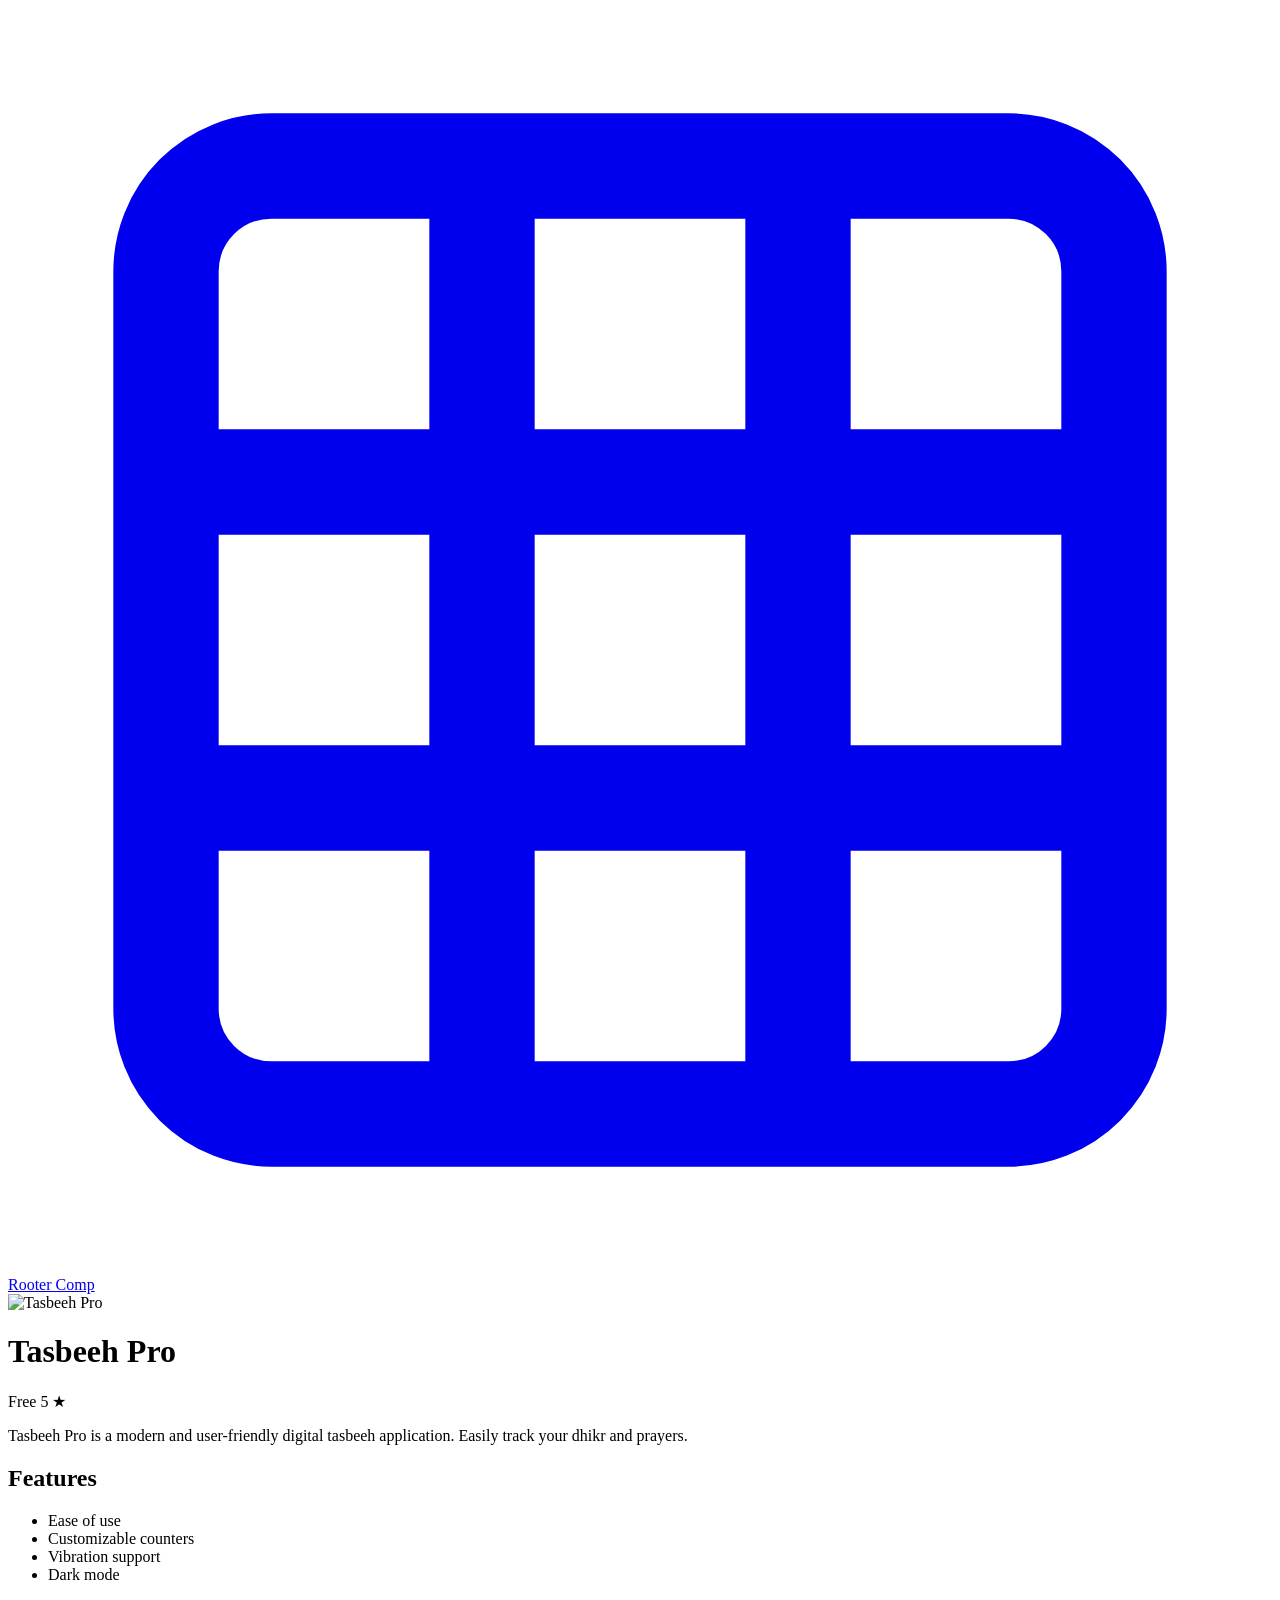
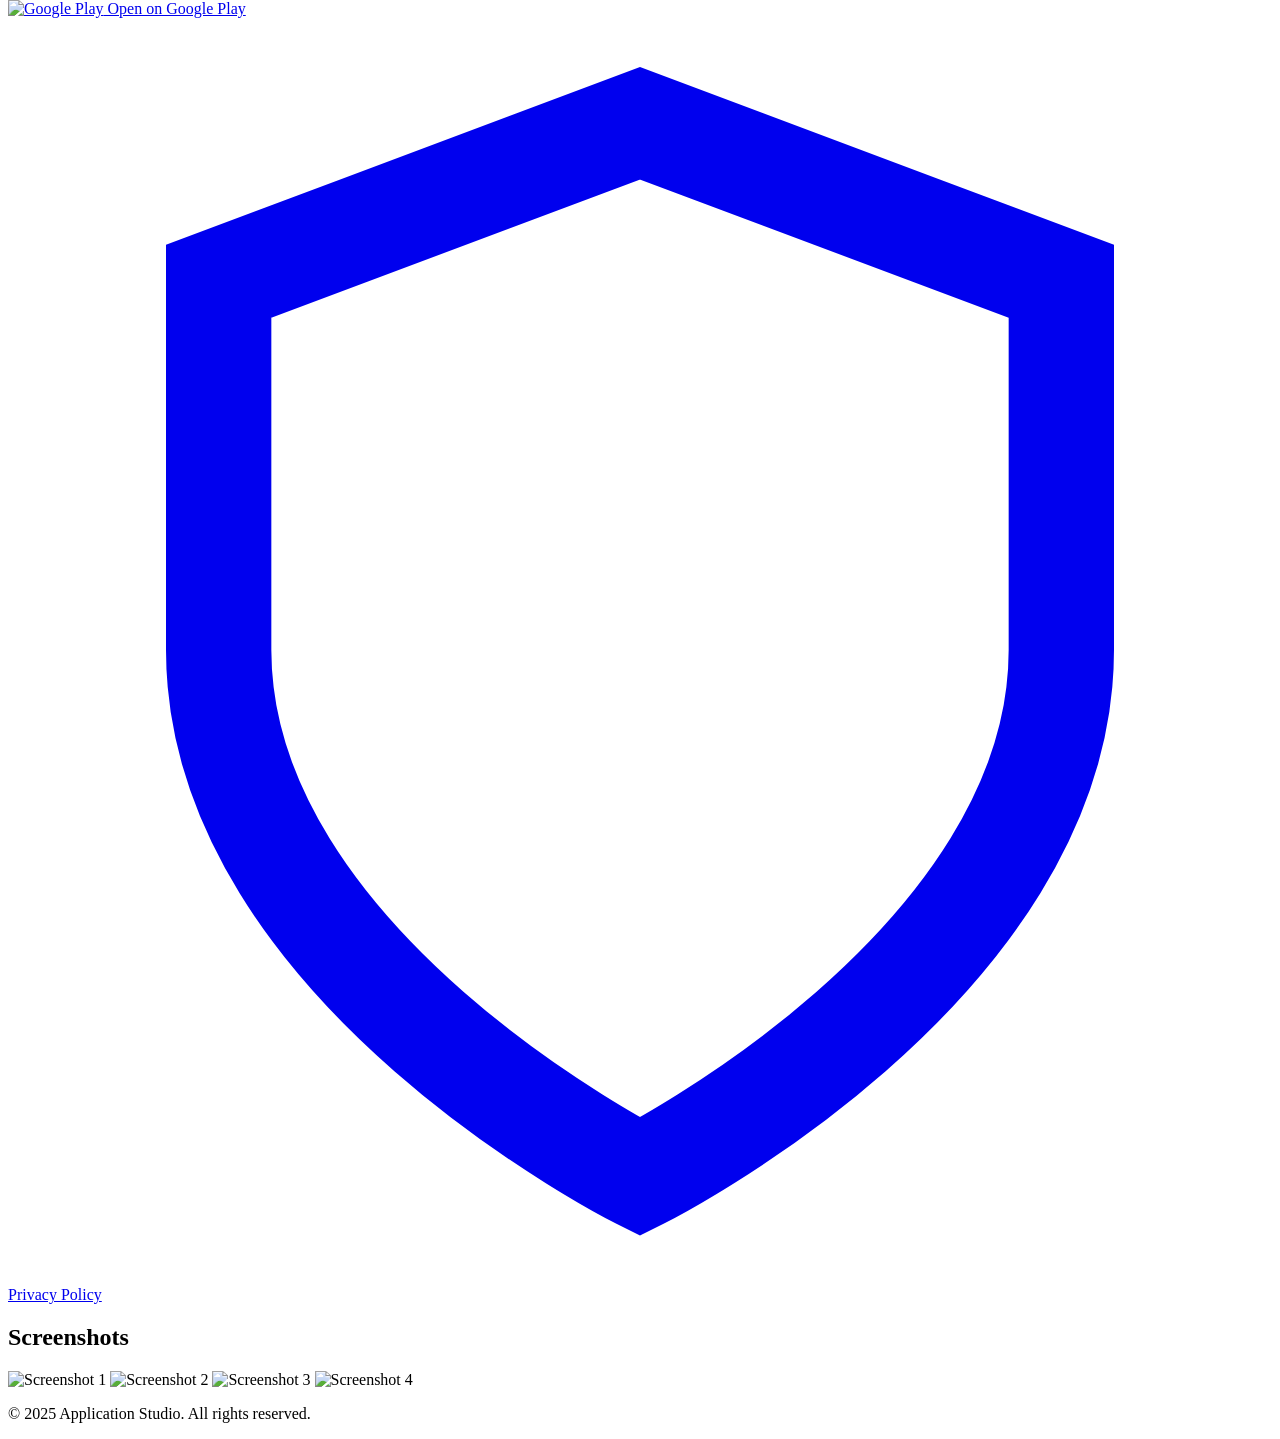
==== app1.html @ e041eb60 "Add files via upload" ====
<!DOCTYPE html>
<html lang="en">
<head>
    <meta charset="UTF-8">
    <meta name="viewport" content="width=device-width, initial-scale=1.0">
    <title>Tasbeeh Pro - Rooter Comp</title>
    <!-- Favicon -->
    <link rel="icon" href="/images/logo.png" type="image/png">
    <!-- Tailwind CSS -->
    <link href="https://cdn.jsdelivr.net/npm/tailwindcss@2.2.19/dist/tailwind.min.css" rel="stylesheet">
</head>
<body class="bg-gray-900 text-gray-100">
    <nav class="bg-gray-800 border-b border-gray-700">
        <div class="max-w-7xl mx-auto px-4">
            <div class="flex justify-between h-16">
                <div class="flex items-center">
                    <a href="index.html" class="flex items-center space-x-2">
                        <svg xmlns="http://www.w3.org/2000/svg" class="h-8 w-8 text-purple-500" viewBox="0 0 24 24" fill="none" stroke="currentColor" stroke-width="2">
                            <rect x="3" y="3" width="18" height="18" rx="2" />
                            <path d="M9 3v18" />
                            <path d="M15 3v18" />
                            <path d="M3 9h18" />
                            <path d="M3 15h18" />
                        </svg>
                        <span class="text-xl font-bold bg-gradient-to-r from-purple-400 to-pink-500 text-transparent bg-clip-text">Rooter Comp</span>
                    </a>
                </div>
            </div>
        </div>
    </nav>

    <main class="py-12">
        <div class="max-w-4xl mx-auto px-4">
            <div class="bg-gray-800 rounded-xl overflow-hidden border border-gray-700 shadow-xl">
                <div class="md:flex">
                    <div class="md:flex-shrink-0">
                        <img src="/images/tasbeeh-icon.png" alt="Tasbeeh Pro" class="h-48 w-full object-cover md:w-48">
                    </div>
                    <div class="p-8">
                        <h1 class="text-3xl font-bold bg-gradient-to-r from-purple-400 to-pink-500 text-transparent bg-clip-text mb-4">Tasbeeh Pro</h1>
                        <div class="mb-4 flex space-x-3">
                            <span class="bg-purple-900 text-purple-300 text-sm font-medium px-2.5 py-0.5 rounded-full border border-purple-700">Free</span>
                            <span class="text-yellow-400">5 ★</span>
                        </div>
                        <p class="text-gray-300 mb-6">
                            Tasbeeh Pro is a modern and user-friendly digital tasbeeh application. Easily track your dhikr and prayers.
                        </p>
                        
                        <h2 class="text-xl font-semibold text-purple-400 mb-4">Features</h2>
                        <ul class="list-disc list-inside text-gray-300 mb-6 space-y-2">
                            <li>Ease of use</li>
                            <li>Customizable counters</li>
                            <li>Vibration support</li>
                            <li>Dark mode</li>
                        </ul>

                        <div class="flex space-x-4">
                            <a href="https://play.google.com/store/apps/details?id=com.rootercomp.dhikrmatic" target="_blank" class="inline-flex items-center px-4 py-2 bg-purple-600 text-white rounded-lg hover:bg-purple-700 transition-colors duration-200">
    <img src="/images/google-play-badge.png" alt="Google Play" class="h-6 mr-2">
    Open on Google Play
</a>
                            <a href="privacy1.html" class="inline-flex items-center px-4 py-2 border border-purple-500 text-purple-400 rounded-lg hover:bg-purple-500 hover:text-white transition-colors duration-200">
                                <svg xmlns="http://www.w3.org/2000/svg" class="h-5 w-5 mr-2" viewBox="0 0 24 24" fill="none" stroke="currentColor" stroke-width="2">
                                    <path d="M12 22s8-4 8-10V5l-8-3-8 3v7c0 6 8 10 8 10z" />
                                </svg>
                                Privacy Policy
                            </a>
                        </div>
                    </div>
                </div>

                <div class="border-t border-gray-700 px-8 py-6">
                    <h2 class="text-xl font-semibold text-purple-400 mb-4">Screenshots</h2>
                    <div class="flex flex-wrap justify-center gap-4">
    <img src="/images/tasbeeh-ss1.png" alt="Screenshot 1" class="rounded-lg shadow-md h-64 w-auto max-w-full hover:scale-105 transition-transform duration-300">
    <img src="/images/tasbeeh-ss2.png" alt="Screenshot 2" class="rounded-lg shadow-md h-64 w-auto max-w-full hover:scale-105 transition-transform duration-300">
    <img src="/images/tasbeeh-ss3.png" alt="Screenshot 3" class="rounded-lg shadow-md h-64 w-auto max-w-full hover:scale-105 transition-transform duration-300">
    <img src="/images/tasbeeh-ss4.png" alt="Screenshot 4" class="rounded-lg shadow-md h-64 w-auto max-w-full hover:scale-105 transition-transform duration-300">
</div>

                </div>
            </div>
        </div>
    </main>

    <footer class="bg-gray-800 border-t border-gray-700 py-8 mt-12">
        <div class="max-w-7xl mx-auto px-4">
            <div class="text-center">
                <p class="text-gray-500">© 2025 Application Studio. All rights reserved.</p>
            </div>
        </div>
    </footer>
</body>
</html>
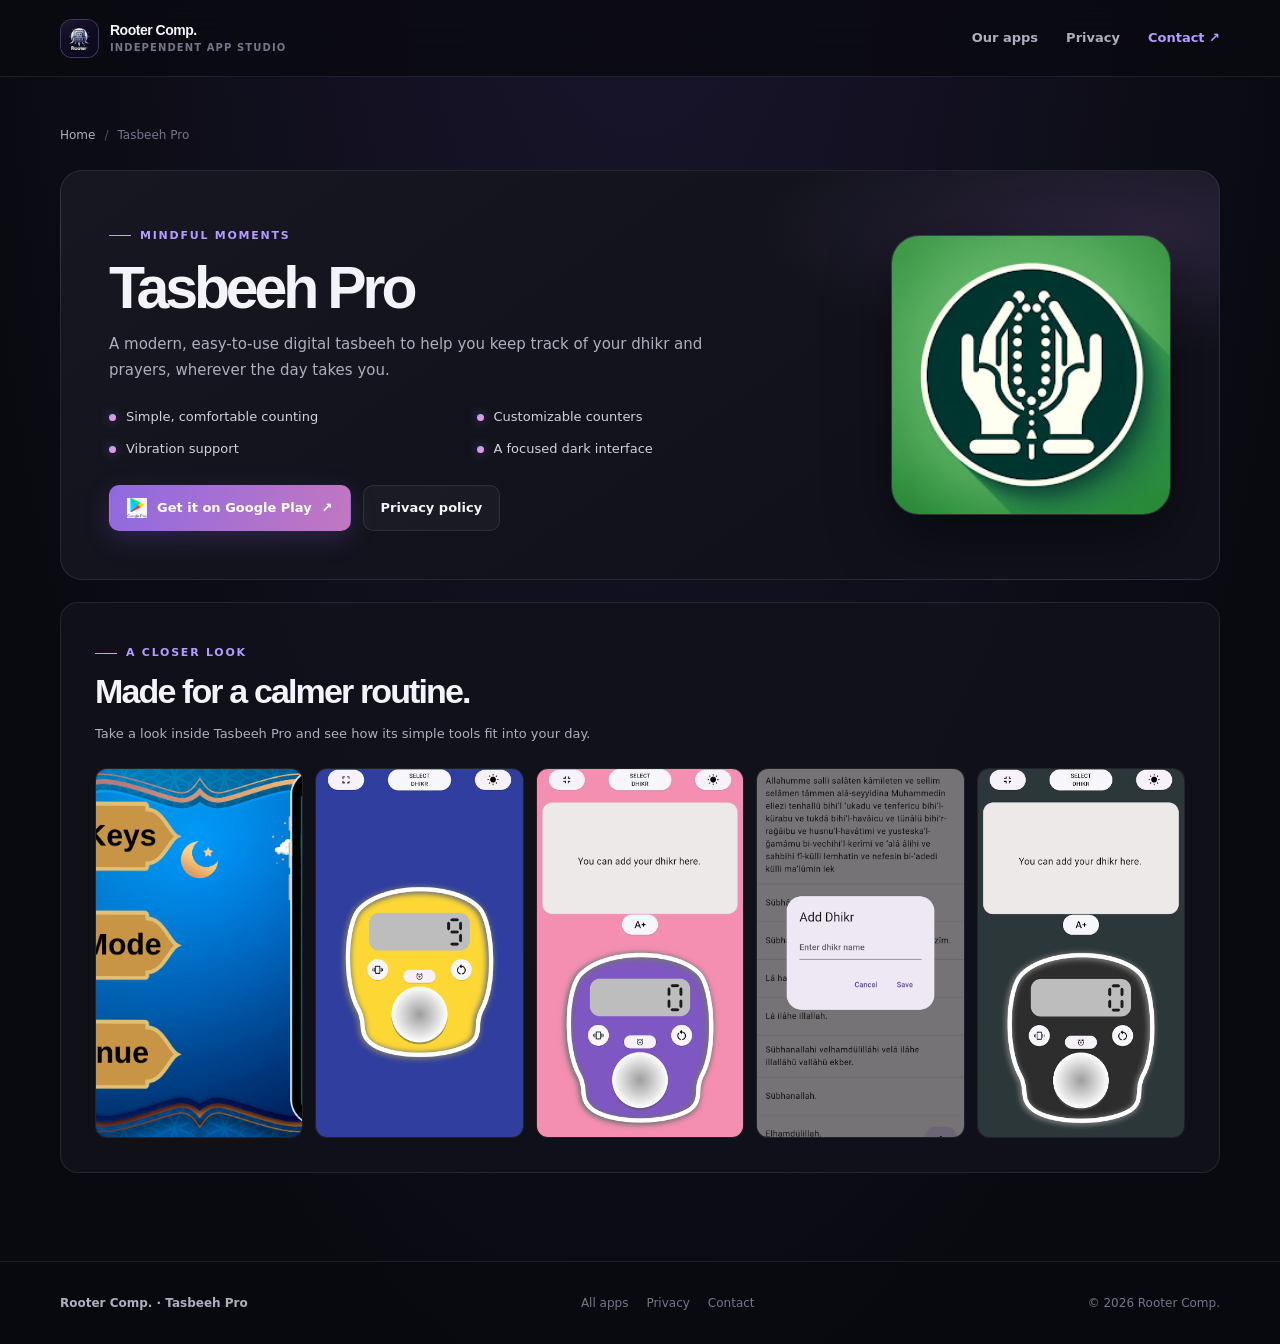
==== commit 34d227f2: "Refresh Rooter Comp website and app policies Co-authored-by: Copilot <223556219+Copilot@users.norepl" ====
--- a/app1.html
+++ b/app1.html
@@ -2,92 +2,78 @@
 <html lang="en">
 <head>
     <meta charset="UTF-8">
-    <meta name="viewport" content="width=device-width, initial-scale=1.0">
-    <title>Tasbeeh Pro - Rooter Comp</title>
-    <!-- Favicon -->
+    <meta name="viewport" content="width=device-width, initial-scale=1">
+    <meta name="theme-color" content="#090a10">
+    <meta name="description" content="Discover Tasbeeh Pro by Rooter Comp., a simple digital tasbeeh for your daily dhikr.">
+    <title>Tasbeeh Pro — Rooter Comp.</title>
     <link rel="icon" href="/images/logo.png" type="image/png">
-    <!-- Tailwind CSS -->
-    <link href="https://cdn.jsdelivr.net/npm/tailwindcss@2.2.19/dist/tailwind.min.css" rel="stylesheet">
+    <link rel="stylesheet" href="/styles.css">
 </head>
-<body class="bg-gray-900 text-gray-100">
-    <nav class="bg-gray-800 border-b border-gray-700">
-        <div class="max-w-7xl mx-auto px-4">
-            <div class="flex justify-between h-16">
-                <div class="flex items-center">
-                    <a href="index.html" class="flex items-center space-x-2">
-                        <svg xmlns="http://www.w3.org/2000/svg" class="h-8 w-8 text-purple-500" viewBox="0 0 24 24" fill="none" stroke="currentColor" stroke-width="2">
-                            <rect x="3" y="3" width="18" height="18" rx="2" />
-                            <path d="M9 3v18" />
-                            <path d="M15 3v18" />
-                            <path d="M3 9h18" />
-                            <path d="M3 15h18" />
-                        </svg>
-                        <span class="text-xl font-bold bg-gradient-to-r from-purple-400 to-pink-500 text-transparent bg-clip-text">Rooter Comp</span>
+<body>
+    <header class="site-header">
+        <div class="nav-wrap">
+            <a class="brand" href="/" aria-label="Rooter Comp. home">
+                <img class="brand-logo" src="/images/logo.png" alt="">
+                <span class="brand-copy"><span class="brand-name">Rooter Comp.</span><span class="brand-caption">Independent app studio</span></span>
+            </a>
+            <nav class="site-nav" aria-label="Main navigation">
+                <a href="/">Our apps</a>
+                <a href="/privacy1.html">Privacy</a>
+                <a class="nav-cta" href="mailto:rootercomp@gmail.com">Contact ↗</a>
+            </nav>
+        </div>
+    </header>
+
+    <main class="container page-main">
+        <nav class="breadcrumbs" aria-label="Breadcrumb">
+            <a href="/">Home</a><span class="separator" aria-hidden="true">/</span><span>Tasbeeh Pro</span>
+        </nav>
+
+        <section class="product-hero">
+            <div class="product-copy">
+                <span class="eyebrow">Mindful moments</span>
+                <h1>Tasbeeh Pro</h1>
+                <p>
+                    A modern, easy-to-use digital tasbeeh to help you keep track of
+                    your dhikr and prayers, wherever the day takes you.
+                </p>
+                <ul class="feature-list">
+                    <li>Simple, comfortable counting</li>
+                    <li>Customizable counters</li>
+                    <li>Vibration support</li>
+                    <li>A focused dark interface</li>
+                </ul>
+                <div class="hero-actions product-actions">
+                    <a class="button button-primary" href="https://play.google.com/store/apps/details?id=com.rootercomp.dhikrmatic" target="_blank" rel="noopener noreferrer">
+                        <img src="/images/google-play-badge.png" alt="" width="20" height="20">
+                        Get it on Google Play
+                        <span aria-hidden="true">↗</span>
                     </a>
+                    <a class="button button-secondary" href="/privacy1.html">Privacy policy</a>
                 </div>
             </div>
-        </div>
-    </nav>
+            <img class="product-icon" src="/images/tasbeeh-icon.png" alt="Tasbeeh Pro app icon">
+        </section>
 
-    <main class="py-12">
-        <div class="max-w-4xl mx-auto px-4">
-            <div class="bg-gray-800 rounded-xl overflow-hidden border border-gray-700 shadow-xl">
-                <div class="md:flex">
-                    <div class="md:flex-shrink-0">
-                        <img src="/images/tasbeeh-icon.png" alt="Tasbeeh Pro" class="h-48 w-full object-cover md:w-48">
-                    </div>
-                    <div class="p-8">
-                        <h1 class="text-3xl font-bold bg-gradient-to-r from-purple-400 to-pink-500 text-transparent bg-clip-text mb-4">Tasbeeh Pro</h1>
-                        <div class="mb-4 flex space-x-3">
-                            <span class="bg-purple-900 text-purple-300 text-sm font-medium px-2.5 py-0.5 rounded-full border border-purple-700">Free</span>
-                            <span class="text-yellow-400">5 ★</span>
-                        </div>
-                        <p class="text-gray-300 mb-6">
-                            Tasbeeh Pro is a modern and user-friendly digital tasbeeh application. Easily track your dhikr and prayers.
-                        </p>
-                        
-                        <h2 class="text-xl font-semibold text-purple-400 mb-4">Features</h2>
-                        <ul class="list-disc list-inside text-gray-300 mb-6 space-y-2">
-                            <li>Ease of use</li>
-                            <li>Customizable counters</li>
-                            <li>Vibration support</li>
-                            <li>Dark mode</li>
-                        </ul>
-
-                        <div class="flex space-x-4">
-                            <a href="https://play.google.com/store/apps/details?id=com.rootercomp.dhikrmatic" target="_blank" class="inline-flex items-center px-4 py-2 bg-purple-600 text-white rounded-lg hover:bg-purple-700 transition-colors duration-200">
-    <img src="/images/google-play-badge.png" alt="Google Play" class="h-6 mr-2">
-    Open on Google Play
-</a>
-                            <a href="privacy1.html" class="inline-flex items-center px-4 py-2 border border-purple-500 text-purple-400 rounded-lg hover:bg-purple-500 hover:text-white transition-colors duration-200">
-                                <svg xmlns="http://www.w3.org/2000/svg" class="h-5 w-5 mr-2" viewBox="0 0 24 24" fill="none" stroke="currentColor" stroke-width="2">
-                                    <path d="M12 22s8-4 8-10V5l-8-3-8 3v7c0 6 8 10 8 10z" />
-                                </svg>
-                                Privacy Policy
-                            </a>
-                        </div>
-                    </div>
-                </div>
-
-                <div class="border-t border-gray-700 px-8 py-6">
-                    <h2 class="text-xl font-semibold text-purple-400 mb-4">Screenshots</h2>
-                    <div class="flex flex-wrap justify-center gap-4">
-    <img src="/images/tasbeeh-ss1.png" alt="Screenshot 1" class="rounded-lg shadow-md h-64 w-auto max-w-full hover:scale-105 transition-transform duration-300">
-    <img src="/images/tasbeeh-ss2.png" alt="Screenshot 2" class="rounded-lg shadow-md h-64 w-auto max-w-full hover:scale-105 transition-transform duration-300">
-    <img src="/images/tasbeeh-ss3.png" alt="Screenshot 3" class="rounded-lg shadow-md h-64 w-auto max-w-full hover:scale-105 transition-transform duration-300">
-    <img src="/images/tasbeeh-ss4.png" alt="Screenshot 4" class="rounded-lg shadow-md h-64 w-auto max-w-full hover:scale-105 transition-transform duration-300">
-</div>
-
-                </div>
+        <section class="content-panel" aria-labelledby="screenshots-title">
+            <span class="eyebrow">A closer look</span>
+            <h2 id="screenshots-title">Made for a calmer routine.</h2>
+            <p>Take a look inside Tasbeeh Pro and see how its simple tools fit into your day.</p>
+            <div class="screenshots">
+                <img class="screenshot" src="/images/tasbeeh-ss1.png" alt="Tasbeeh Pro screenshot 1" loading="lazy">
+                <img class="screenshot" src="/images/tasbeeh-ss2.png" alt="Tasbeeh Pro screenshot 2" loading="lazy">
+                <img class="screenshot" src="/images/tasbeeh-ss3.png" alt="Tasbeeh Pro screenshot 3" loading="lazy">
+                <img class="screenshot" src="/images/tasbeeh-ss4.png" alt="Tasbeeh Pro screenshot 4" loading="lazy">
+                <img class="screenshot" src="/images/tasbeeh-ss5.png" alt="Tasbeeh Pro screenshot 5" loading="lazy">
             </div>
-        </div>
+        </section>
     </main>
 
-    <footer class="bg-gray-800 border-t border-gray-700 py-8 mt-12">
-        <div class="max-w-7xl mx-auto px-4">
-            <div class="text-center">
-                <p class="text-gray-500">© 2025 Application Studio. All rights reserved.</p>
-            </div>
+    <footer class="site-footer">
+        <div class="footer-wrap">
+            <span class="footer-brand">Rooter Comp. <span aria-hidden="true">·</span> Tasbeeh Pro</span>
+            <div class="footer-links"><a href="/">All apps</a><a href="/privacy1.html">Privacy</a><a href="mailto:rootercomp@gmail.com">Contact</a></div>
+            <span>© 2026 Rooter Comp.</span>
         </div>
     </footer>
 </body>
--- a/styles.css
+++ b/styles.css
@@ -0,0 +1,516 @@
+:root {
+    color-scheme: dark;
+    --page: #090a10;
+    --surface: #11121b;
+    --surface-soft: #151621;
+    --surface-lift: #1a1b28;
+    --line: rgba(255, 255, 255, .09);
+    --text: #f5f3fa;
+    --muted: #b0adbd;
+    --quiet: #777487;
+    --purple: #b69cff;
+    --pink: #f09bdb;
+    --glow: rgba(163, 124, 255, .16);
+    --width: 1160px;
+    font-family: "DM Sans", ui-sans-serif, system-ui, -apple-system, BlinkMacSystemFont, "Segoe UI", sans-serif;
+    font-synthesis: none;
+    text-rendering: optimizeLegibility;
+    -webkit-font-smoothing: antialiased;
+    -moz-osx-font-smoothing: grayscale;
+}
+
+* { box-sizing: border-box; }
+html { scroll-behavior: smooth; scroll-padding-top: 88px; }
+body {
+    min-width: 320px;
+    margin: 0;
+    background:
+        radial-gradient(ellipse at 50% -18%, rgba(126, 91, 224, .15), transparent 43rem),
+        var(--page);
+    color: var(--text);
+    font-size: 15px;
+    line-height: 1.7;
+}
+img { display: block; max-width: 100%; }
+a { color: inherit; text-decoration: none; }
+a:hover { color: var(--purple); }
+a:focus-visible {
+    outline: 2px solid var(--purple);
+    outline-offset: 4px;
+    border-radius: 5px;
+}
+button, a { -webkit-tap-highlight-color: transparent; }
+
+.site-header {
+    position: sticky;
+    z-index: 10;
+    top: 0;
+    border-bottom: 1px solid var(--line);
+    background: rgba(9, 10, 16, .78);
+    backdrop-filter: blur(18px);
+}
+.nav-wrap, .container, .footer-wrap {
+    width: min(var(--width), calc(100% - 56px));
+    margin-inline: auto;
+}
+.nav-wrap {
+    min-height: 76px;
+    display: flex;
+    align-items: center;
+    justify-content: space-between;
+    gap: 24px;
+}
+.brand {
+    display: inline-flex;
+    flex: 0 0 auto;
+    align-items: center;
+    gap: 11px;
+}
+.brand-logo {
+    width: 39px;
+    height: 39px;
+    overflow: hidden;
+    border: 1px solid rgba(182, 156, 255, .28);
+    border-radius: 12px;
+    background: #171322;
+    object-fit: cover;
+}
+.brand-copy { display: grid; line-height: 1.15; }
+.brand-name {
+    font-family: Manrope, "DM Sans", sans-serif;
+    font-size: 14px;
+    font-weight: 800;
+    letter-spacing: -.035em;
+}
+.brand-caption {
+    margin-top: 4px;
+    color: var(--quiet);
+    font-size: 10px;
+    font-weight: 600;
+    letter-spacing: .11em;
+    text-transform: uppercase;
+}
+.site-nav { display: flex; align-items: center; gap: 28px; }
+.site-nav a {
+    color: var(--muted);
+    font-size: 13px;
+    font-weight: 600;
+    transition: color .18s ease;
+}
+.site-nav a:hover, .site-nav a[aria-current="page"] { color: var(--text); }
+.site-nav .nav-cta { color: var(--purple); }
+
+.hero {
+    position: relative;
+    padding: 96px 0 80px;
+}
+.hero::before {
+    position: absolute;
+    z-index: -1;
+    top: 48px;
+    right: 5%;
+    width: 290px;
+    height: 290px;
+    border-radius: 50%;
+    background: var(--glow);
+    content: "";
+    filter: blur(95px);
+    pointer-events: none;
+}
+.eyebrow {
+    display: inline-flex;
+    align-items: center;
+    gap: 9px;
+    color: var(--purple);
+    font-size: 11px;
+    font-weight: 700;
+    letter-spacing: .16em;
+    text-transform: uppercase;
+}
+.eyebrow::before {
+    width: 22px;
+    height: 1px;
+    background: linear-gradient(90deg, var(--purple), var(--pink));
+    content: "";
+}
+.hero h1, .page-intro h1 {
+    max-width: 820px;
+    margin: 20px 0 18px;
+    font-family: Manrope, "DM Sans", sans-serif;
+    font-size: clamp(48px, 8vw, 88px);
+    font-weight: 700;
+    letter-spacing: -.075em;
+    line-height: .99;
+}
+.gradient-text {
+    background: linear-gradient(100deg, #cfbaff 8%, #f3a8dc 83%);
+    -webkit-background-clip: text;
+    background-clip: text;
+    color: transparent;
+}
+.hero-lead {
+    max-width: 620px;
+    margin: 0;
+    color: var(--muted);
+    font-size: 17px;
+    line-height: 1.8;
+}
+.hero-actions { display: flex; flex-wrap: wrap; gap: 12px; margin-top: 28px; }
+.button {
+    min-height: 46px;
+    display: inline-flex;
+    align-items: center;
+    justify-content: center;
+    gap: 10px;
+    padding: 0 17px;
+    border: 1px solid var(--line);
+    border-radius: 10px;
+    background: rgba(255, 255, 255, .035);
+    color: var(--text);
+    font-size: 13px;
+    font-weight: 700;
+    transition: transform .18s ease, border-color .18s ease, background .18s ease;
+}
+.button:hover { transform: translateY(-2px); }
+.button-primary {
+    border-color: transparent;
+    background: linear-gradient(110deg, #8e6ae0, #c277c1);
+    box-shadow: 0 8px 26px rgba(140, 101, 224, .22);
+    color: #fff;
+}
+.button-primary:hover { color: #fff; filter: brightness(1.08); }
+.button svg { width: 16px; height: 16px; }
+.hero-note { margin-top: 26px; color: var(--quiet); font-size: 12px; }
+
+.section { padding: 36px 0 92px; }
+.section-heading {
+    display: flex;
+    align-items: end;
+    justify-content: space-between;
+    gap: 24px;
+    margin-bottom: 27px;
+}
+.section-heading h2, .content-panel h2 {
+    margin: 8px 0 0;
+    font-family: Manrope, "DM Sans", sans-serif;
+    font-size: clamp(24px, 3vw, 34px);
+    font-weight: 700;
+    letter-spacing: -.055em;
+    line-height: 1.2;
+}
+.section-heading p { max-width: 360px; margin: 0; color: var(--quiet); font-size: 13px; }
+.app-grid { display: grid; grid-template-columns: repeat(2, minmax(0, 1fr)); gap: 18px; }
+.app-card {
+    position: relative;
+    overflow: hidden;
+    border: 1px solid var(--line);
+    border-radius: 18px;
+    background: linear-gradient(145deg, rgba(24, 24, 37, .98), rgba(15, 16, 24, .98));
+    transition: border-color .22s ease, transform .22s ease, box-shadow .22s ease;
+}
+.app-card:hover {
+    transform: translateY(-4px);
+    border-color: rgba(182, 156, 255, .3);
+    box-shadow: 0 24px 60px rgba(0, 0, 0, .28), 0 0 35px rgba(163, 124, 255, .07);
+}
+.card-image {
+    position: relative;
+    height: 270px;
+    overflow: hidden;
+    background: #15131d;
+}
+.card-image::after {
+    position: absolute;
+    inset: 35% 0 0;
+    background: linear-gradient(0deg, rgba(17, 18, 27, .95), transparent);
+    content: "";
+}
+.card-image img {
+    width: 100%;
+    height: 100%;
+    object-fit: cover;
+    transition: transform .5s cubic-bezier(.2,.7,.2,1);
+}
+.app-card:hover .card-image img { transform: scale(1.04); }
+.card-icon {
+    position: absolute;
+    z-index: 1;
+    bottom: -23px;
+    left: 24px;
+    width: 62px;
+    height: 62px;
+    border: 3px solid #15151f;
+    border-radius: 18px;
+    background: #1b1725;
+    object-fit: cover;
+    box-shadow: 0 8px 26px rgba(0, 0, 0, .35);
+}
+.card-body { padding: 34px 24px 24px; }
+.card-kicker {
+    color: var(--pink);
+    font-size: 10px;
+    font-weight: 700;
+    letter-spacing: .14em;
+    text-transform: uppercase;
+}
+.card-body h3 {
+    margin: 7px 0 8px;
+    font-family: Manrope, "DM Sans", sans-serif;
+    font-size: 23px;
+    letter-spacing: -.045em;
+}
+.card-body p { min-height: 50px; margin: 0; color: var(--muted); font-size: 13px; }
+.card-bottom {
+    display: flex;
+    align-items: center;
+    justify-content: space-between;
+    gap: 16px;
+    margin-top: 20px;
+    padding-top: 17px;
+    border-top: 1px solid var(--line);
+    color: var(--purple);
+    font-size: 12px;
+    font-weight: 700;
+}
+.card-bottom span:last-child { color: var(--quiet); font-weight: 500; }
+
+.page-main { padding: 48px 0 88px; }
+.breadcrumbs {
+    display: flex;
+    flex-wrap: wrap;
+    align-items: center;
+    gap: 9px;
+    margin: 0 0 25px;
+    color: var(--quiet);
+    font-size: 12px;
+}
+.breadcrumbs a { color: var(--muted); }
+.breadcrumbs .separator { color: #514c5d; }
+.product-hero {
+    display: grid;
+    grid-template-columns: 1fr minmax(230px, 310px);
+    align-items: center;
+    gap: 35px;
+    overflow: hidden;
+    padding: clamp(24px, 5vw, 48px);
+    border: 1px solid var(--line);
+    border-radius: 22px;
+    background:
+        radial-gradient(ellipse at 93% 15%, rgba(189, 135, 236, .16), transparent 24rem),
+        linear-gradient(145deg, #171722, #10111a 70%);
+}
+.product-copy h1 {
+    margin: 13px 0 13px;
+    font-family: Manrope, "DM Sans", sans-serif;
+    font-size: clamp(38px, 6vw, 59px);
+    letter-spacing: -.07em;
+    line-height: 1.03;
+}
+.product-copy > p { max-width: 620px; margin: 0; color: var(--muted); font-size: 15px; }
+.product-icon {
+    width: 100%;
+    max-width: 280px;
+    aspect-ratio: 1;
+    justify-self: end;
+    border: 1px solid rgba(255, 255, 255, .14);
+    border-radius: 28px;
+    object-fit: cover;
+    box-shadow: 0 24px 65px rgba(0, 0, 0, .38);
+}
+.feature-list {
+    display: grid;
+    grid-template-columns: repeat(2, minmax(0, 1fr));
+    gap: 10px 18px;
+    margin: 23px 0 0;
+    padding: 0;
+    list-style: none;
+}
+.feature-list li { display: flex; align-items: flex-start; gap: 10px; color: #d4d0df; font-size: 13px; }
+.feature-list li::before {
+    width: 7px;
+    height: 7px;
+    flex: 0 0 7px;
+    margin-top: 8px;
+    border-radius: 50%;
+    background: linear-gradient(135deg, var(--purple), var(--pink));
+    content: "";
+    box-shadow: 0 0 12px rgba(182, 156, 255, .42);
+}
+.product-actions { margin-top: 25px; }
+.product-actions .button-secondary:hover { border-color: rgba(182, 156, 255, .35); }
+.content-panel {
+    margin-top: 22px;
+    padding: clamp(22px, 4vw, 34px);
+    border: 1px solid var(--line);
+    border-radius: 18px;
+    background: rgba(17, 18, 27, .78);
+}
+.content-panel > p { max-width: 760px; margin: 11px 0 0; color: var(--muted); font-size: 13px; }
+.screenshots {
+    display: grid;
+    grid-template-columns: repeat(5, minmax(0, 1fr));
+    gap: 12px;
+    margin-top: 23px;
+}
+.screenshot {
+    width: 100%;
+    aspect-ratio: 9 / 16;
+    overflow: hidden;
+    border: 1px solid rgba(255, 255, 255, .1);
+    border-radius: 12px;
+    background: #08090d;
+    object-fit: cover;
+    transition: transform .2s ease, border-color .2s ease;
+}
+.screenshot:hover { transform: translateY(-4px); border-color: rgba(182, 156, 255, .4); }
+
+.page-intro { max-width: 760px; margin-bottom: 34px; }
+.page-intro h1 { margin-bottom: 14px; font-size: clamp(40px, 6vw, 61px); }
+.page-intro p { margin: 0; color: var(--muted); }
+.policy-meta {
+    display: grid;
+    grid-template-columns: repeat(3, minmax(0, 1fr));
+    gap: 1px;
+    overflow: hidden;
+    margin-bottom: 20px;
+    border: 1px solid var(--line);
+    border-radius: 14px;
+    background: var(--line);
+}
+.policy-meta > div { padding: 17px 20px; background: var(--surface); }
+.policy-meta dt {
+    margin-bottom: 4px;
+    color: var(--quiet);
+    font-size: 10px;
+    font-weight: 700;
+    letter-spacing: .12em;
+    text-transform: uppercase;
+}
+.policy-meta dd { overflow-wrap: anywhere; margin: 0; font-size: 13px; font-weight: 600; }
+.policy-layout { display: grid; grid-template-columns: 205px minmax(0, 1fr); align-items: start; gap: 18px; }
+.toc {
+    position: sticky;
+    top: 96px;
+    padding: 19px 14px;
+    border: 1px solid var(--line);
+    border-radius: 14px;
+    background: rgba(17, 18, 27, .75);
+}
+.toc h2 {
+    margin: 0 8px 10px;
+    color: var(--quiet);
+    font-size: 10px;
+    letter-spacing: .13em;
+    text-transform: uppercase;
+}
+.toc ol { display: grid; gap: 3px; margin: 0; padding: 0; list-style: none; }
+.toc a {
+    display: block;
+    padding: 7px 8px;
+    border-radius: 7px;
+    color: var(--muted);
+    font-size: 11px;
+    line-height: 1.45;
+}
+.toc a:hover { background: rgba(182, 156, 255, .1); color: var(--purple); }
+.policy-content {
+    overflow: hidden;
+    border: 1px solid var(--line);
+    border-radius: 16px;
+    background: linear-gradient(155deg, rgba(22, 22, 33, .94), rgba(15, 16, 24, .96));
+}
+.policy-section { padding: 25px 30px 27px; scroll-margin-top: 96px; }
+.policy-section + .policy-section { border-top: 1px solid var(--line); }
+.policy-section h2 {
+    display: flex;
+    align-items: baseline;
+    gap: 11px;
+    margin: 0 0 11px;
+    font-family: Manrope, "DM Sans", sans-serif;
+    font-size: 17px;
+    letter-spacing: -.03em;
+}
+.policy-section h2 span {
+    color: var(--purple);
+    font: 600 10px/1 ui-monospace, SFMono-Regular, Menlo, Consolas, monospace;
+}
+.policy-section h3 { margin: 19px 0 8px; color: #ded9e9; font-size: 14px; }
+.policy-section p, .policy-section li { color: var(--muted); font-size: 13px; }
+.policy-section p { margin: 0 0 12px; }
+.policy-section p:last-child { margin-bottom: 0; }
+.policy-section ul { display: grid; gap: 8px; margin: 10px 0 0; padding-left: 19px; }
+.policy-section li::marker { color: var(--purple); }
+.policy-section a { color: var(--purple); text-decoration: underline; text-underline-offset: 3px; }
+.policy-contact {
+    margin: 20px 24px 24px;
+    padding: 18px 20px;
+    border: 1px solid rgba(182, 156, 255, .23);
+    border-radius: 12px;
+    background: linear-gradient(110deg, rgba(182, 156, 255, .1), rgba(240, 155, 219, .035));
+}
+.policy-contact strong { display: block; margin-bottom: 4px; }
+.policy-contact p { margin: 0; color: var(--muted); font-size: 13px; }
+
+.site-footer { border-top: 1px solid var(--line); background: rgba(8, 9, 14, .58); }
+.footer-wrap {
+    min-height: 82px;
+    display: flex;
+    align-items: center;
+    justify-content: space-between;
+    gap: 20px;
+    color: var(--quiet);
+    font-size: 12px;
+}
+.footer-brand { color: var(--muted); font-weight: 700; }
+.footer-links { display: flex; flex-wrap: wrap; gap: 18px; }
+.footer-links a:hover { color: var(--purple); }
+
+@media (max-width: 760px) {
+    .nav-wrap, .container, .footer-wrap { width: min(100% - 36px, 620px); }
+    .nav-wrap { min-height: 68px; gap: 12px; }
+    .site-nav { gap: 15px; }
+    .site-nav a { font-size: 12px; }
+    .hero { padding: 72px 0 56px; }
+    .section { padding: 22px 0 66px; }
+    .card-image { height: 220px; }
+    .product-hero { grid-template-columns: minmax(0, 1fr) 180px; gap: 20px; }
+    .product-icon { border-radius: 22px; }
+    .screenshots { grid-template-columns: repeat(3, minmax(0, 1fr)); }
+    .policy-layout { grid-template-columns: 1fr; }
+    .toc { position: static; }
+    .toc ol { grid-template-columns: repeat(2, minmax(0, 1fr)); }
+}
+@media (max-width: 520px) {
+    .nav-wrap, .container, .footer-wrap { width: calc(100% - 32px); }
+    .brand-logo { width: 35px; height: 35px; border-radius: 11px; }
+    .brand-caption { font-size: 9px; }
+    .site-nav { gap: 11px; }
+    .site-nav a { font-size: 11px; }
+    .site-nav .nav-cta { display: none; }
+    .hero { padding: 56px 0 42px; }
+    .hero h1 { font-size: clamp(46px, 14vw, 64px); }
+    .hero-lead { font-size: 15px; }
+    .section-heading { display: block; }
+    .section-heading p { margin-top: 10px; }
+    .app-grid { grid-template-columns: 1fr; gap: 14px; }
+    .card-image { height: 205px; }
+    .card-body p { min-height: 0; }
+    .page-main { padding: 34px 0 60px; }
+    .product-hero { grid-template-columns: 1fr; }
+    .product-icon { grid-row: 1; width: 102px; justify-self: start; border-radius: 20px; }
+    .product-copy h1 { font-size: 43px; }
+    .feature-list { grid-template-columns: 1fr; gap: 8px; }
+    .screenshots { grid-template-columns: repeat(2, minmax(0, 1fr)); gap: 9px; }
+    .policy-meta { grid-template-columns: 1fr; }
+    .policy-meta > div { padding: 13px 16px; }
+    .policy-section { padding: 21px 19px 23px; }
+    .policy-contact { margin: 17px; padding: 16px; }
+    .footer-wrap { min-height: 0; align-items: flex-start; flex-direction: column; justify-content: center; padding-block: 19px; }
+}
+@media (prefers-reduced-motion: reduce) {
+    *, *::before, *::after {
+        scroll-behavior: auto !important;
+        transition-duration: .01ms !important;
+        animation-duration: .01ms !important;
+    }
+}
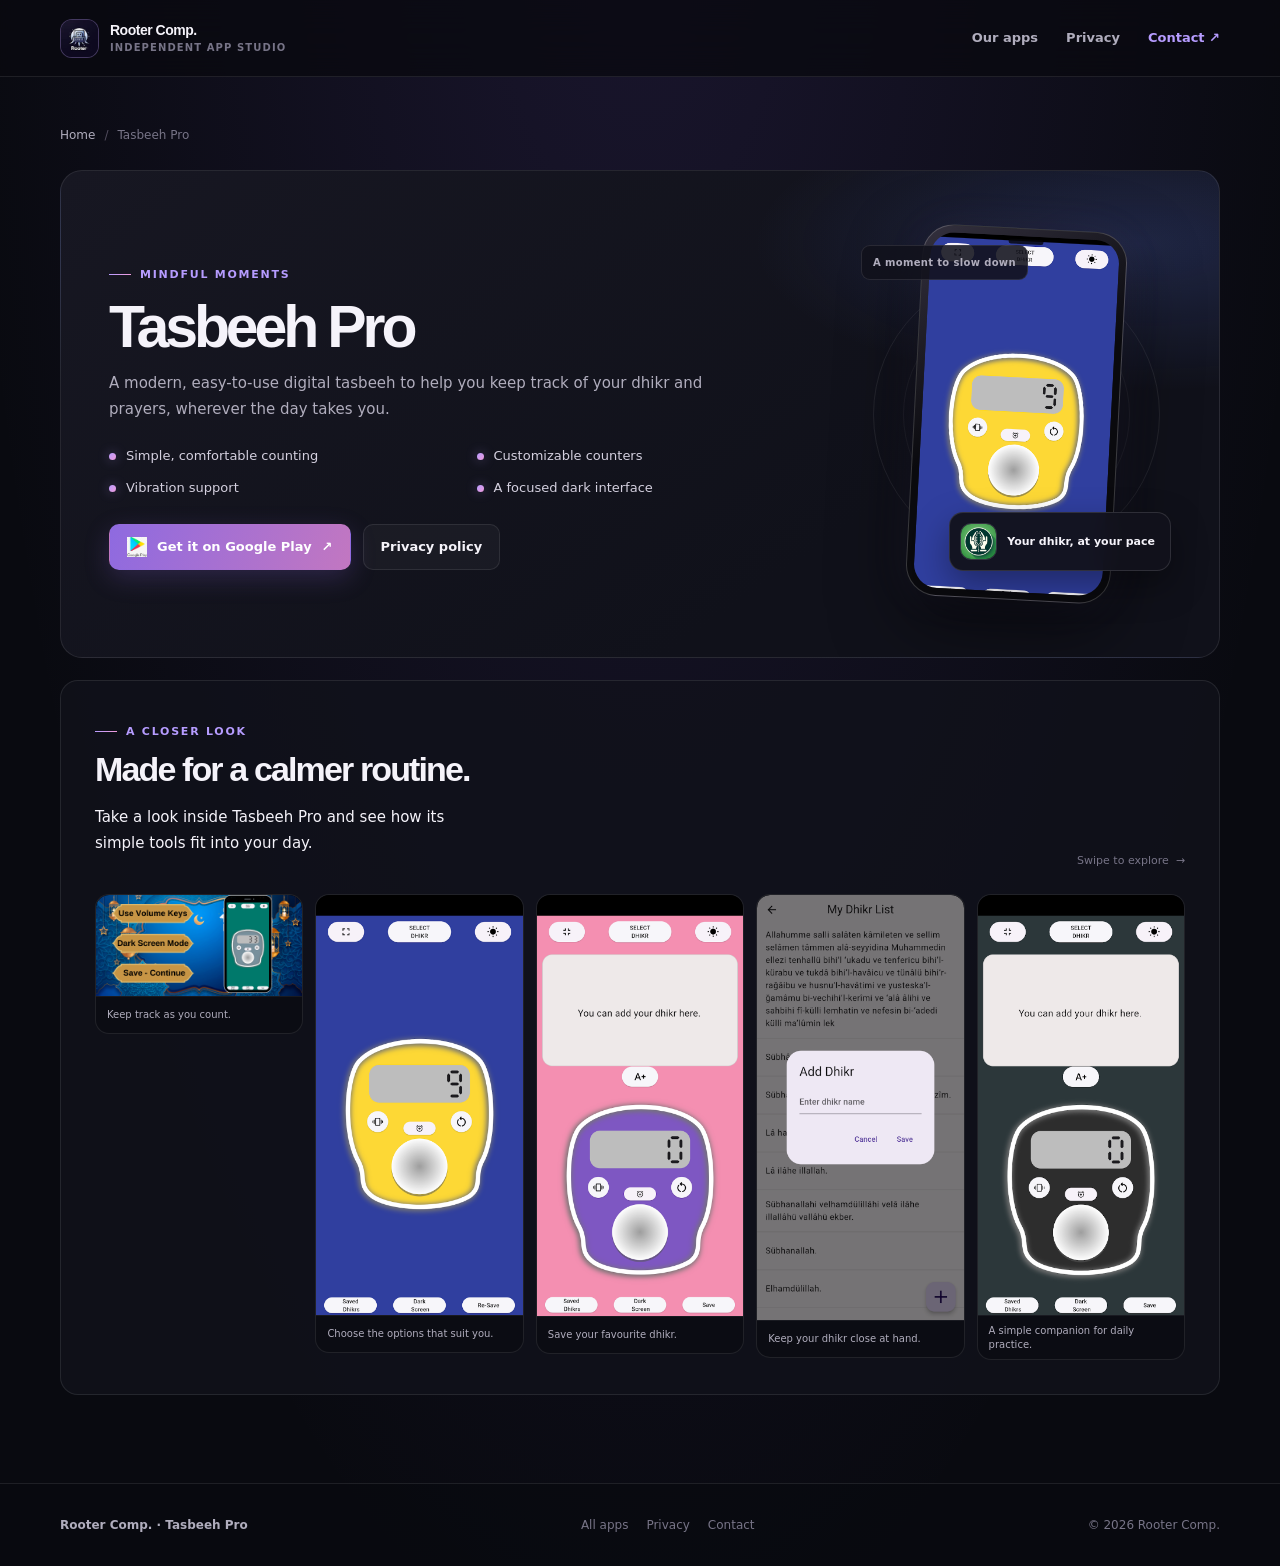
==== commit d95b1042: "Polish app pages and fix overlapping app artwork Co-authored-by: Copilot <223556219+Copilot@users.no" ====
--- a/app1.html
+++ b/app1.html
@@ -29,7 +29,7 @@
             <a href="/">Home</a><span class="separator" aria-hidden="true">/</span><span>Tasbeeh Pro</span>
         </nav>
 
-        <section class="product-hero">
+        <section class="product-hero product-hero--tasbeeh">
             <div class="product-copy">
                 <span class="eyebrow">Mindful moments</span>
                 <h1>Tasbeeh Pro</h1>
@@ -52,19 +52,33 @@
                     <a class="button button-secondary" href="/privacy1.html">Privacy policy</a>
                 </div>
             </div>
-            <img class="product-icon" src="/images/tasbeeh-icon.png" alt="Tasbeeh Pro app icon">
+            <div class="product-showcase" aria-label="Tasbeeh Pro app preview">
+                <span class="showcase-label">A moment to slow down</span>
+                <figure class="showcase-device">
+                    <img src="/images/tasbeeh-ss2.png" alt="Tasbeeh Pro counter screen">
+                </figure>
+                <div class="showcase-badge">
+                    <img src="/images/tasbeeh-icon.png" alt="">
+                    <span>Your dhikr, at your pace</span>
+                </div>
+            </div>
         </section>
 
         <section class="content-panel" aria-labelledby="screenshots-title">
-            <span class="eyebrow">A closer look</span>
-            <h2 id="screenshots-title">Made for a calmer routine.</h2>
-            <p>Take a look inside Tasbeeh Pro and see how its simple tools fit into your day.</p>
+            <div class="gallery-heading">
+                <div>
+                    <span class="eyebrow">A closer look</span>
+                    <h2 id="screenshots-title">Made for a calmer routine.</h2>
+                    <p>Take a look inside Tasbeeh Pro and see how its simple tools fit into your day.</p>
+                </div>
+                <span class="gallery-hint">Swipe to explore&nbsp; →</span>
+            </div>
             <div class="screenshots">
-                <img class="screenshot" src="/images/tasbeeh-ss1.png" alt="Tasbeeh Pro screenshot 1" loading="lazy">
-                <img class="screenshot" src="/images/tasbeeh-ss2.png" alt="Tasbeeh Pro screenshot 2" loading="lazy">
-                <img class="screenshot" src="/images/tasbeeh-ss3.png" alt="Tasbeeh Pro screenshot 3" loading="lazy">
-                <img class="screenshot" src="/images/tasbeeh-ss4.png" alt="Tasbeeh Pro screenshot 4" loading="lazy">
-                <img class="screenshot" src="/images/tasbeeh-ss5.png" alt="Tasbeeh Pro screenshot 5" loading="lazy">
+                <figure class="screenshot-card"><img class="screenshot" src="/images/tasbeeh-ss1.png" alt="Tasbeeh Pro counter screen" loading="lazy"><figcaption>Keep track as you count.</figcaption></figure>
+                <figure class="screenshot-card"><img class="screenshot" src="/images/tasbeeh-ss2.png" alt="Tasbeeh Pro settings screen" loading="lazy"><figcaption>Choose the options that suit you.</figcaption></figure>
+                <figure class="screenshot-card"><img class="screenshot" src="/images/tasbeeh-ss3.png" alt="Tasbeeh Pro saved dhikr screen" loading="lazy"><figcaption>Save your favourite dhikr.</figcaption></figure>
+                <figure class="screenshot-card"><img class="screenshot" src="/images/tasbeeh-ss4.png" alt="Tasbeeh Pro dhikr list screen" loading="lazy"><figcaption>Keep your dhikr close at hand.</figcaption></figure>
+                <figure class="screenshot-card"><img class="screenshot" src="/images/tasbeeh-ss5.png" alt="Tasbeeh Pro app screen" loading="lazy"><figcaption>A simple companion for daily practice.</figcaption></figure>
             </div>
         </section>
     </main>
--- a/styles.css
+++ b/styles.css
@@ -225,27 +225,30 @@
     background: linear-gradient(0deg, rgba(17, 18, 27, .95), transparent);
     content: "";
 }
-.card-image img {
+.card-image > img:not(.card-icon) {
     width: 100%;
     height: 100%;
     object-fit: cover;
     transition: transform .5s cubic-bezier(.2,.7,.2,1);
 }
-.app-card:hover .card-image img { transform: scale(1.04); }
+.app-card:hover .card-image > img:not(.card-icon) { transform: scale(1.04); }
 .card-icon {
     position: absolute;
     z-index: 1;
-    bottom: -23px;
+    bottom: 14px;
     left: 24px;
+    display: block;
     width: 62px;
     height: 62px;
+    max-width: none;
+    object-fit: cover;
     border: 3px solid #15151f;
     border-radius: 18px;
     background: #1b1725;
     object-fit: cover;
     box-shadow: 0 8px 26px rgba(0, 0, 0, .35);
 }
-.card-body { padding: 34px 24px 24px; }
+.card-body { padding: 21px 24px 24px; }
 .card-kicker {
     color: var(--pink);
     font-size: 10px;
@@ -299,6 +302,16 @@
         radial-gradient(ellipse at 93% 15%, rgba(189, 135, 236, .16), transparent 24rem),
         linear-gradient(145deg, #171722, #10111a 70%);
 }
+.product-hero--tasbeeh {
+    background:
+        radial-gradient(ellipse at 93% 15%, rgba(92, 122, 237, .2), transparent 24rem),
+        linear-gradient(145deg, #171722, #10111a 70%);
+}
+.product-hero--game {
+    background:
+        radial-gradient(ellipse at 93% 15%, rgba(236, 97, 176, .18), transparent 24rem),
+        linear-gradient(145deg, #171722, #10111a 70%);
+}
 .product-copy h1 {
     margin: 13px 0 13px;
     font-family: Manrope, "DM Sans", sans-serif;
@@ -307,15 +320,98 @@
     line-height: 1.03;
 }
 .product-copy > p { max-width: 620px; margin: 0; color: var(--muted); font-size: 15px; }
-.product-icon {
+.product-showcase {
+    position: relative;
+    min-width: 0;
+    min-height: 390px;
+    display: grid;
+    place-items: center;
+    isolation: isolate;
+}
+.product-showcase::before, .product-showcase::after {
+    position: absolute;
+    z-index: -1;
+    border: 1px solid rgba(255, 255, 255, .08);
+    border-radius: 50%;
+    content: "";
+}
+.product-showcase::before { width: 285px; height: 285px; }
+.product-showcase::after { width: 225px; height: 225px; border-color: rgba(255, 255, 255, .055); }
+.showcase-device {
+    position: relative;
+    z-index: 1;
+    width: min(205px, 72%);
+    height: 372px;
+    margin: 0;
+    padding: 7px;
+    overflow: hidden;
+    border: 1px solid rgba(255, 255, 255, .19);
+    border-radius: 31px;
+    background: linear-gradient(145deg, #33303e, #0a0a0e 48%);
+    box-shadow: 0 26px 70px rgba(0, 0, 0, .52), 0 0 40px rgba(182, 156, 255, .08);
+    transform: rotate(3deg);
+    transition: transform .28s ease;
+}
+.product-showcase:hover .showcase-device { transform: rotate(0deg) translateY(-4px); }
+.showcase-device::before {
+    position: absolute;
+    z-index: 2;
+    top: 10px;
+    left: 50%;
+    width: 35px;
+    height: 5px;
+    border-radius: 5px;
+    background: rgba(5, 5, 8, .8);
+    content: "";
+    transform: translateX(-50%);
+}
+.showcase-device img {
     width: 100%;
-    max-width: 280px;
-    aspect-ratio: 1;
-    justify-self: end;
+    height: 100%;
+    border-radius: 24px;
+    background: #08090d;
+    object-fit: cover;
+    object-position: center;
+}
+.showcase-badge {
+    position: absolute;
+    z-index: 3;
+    right: 0;
+    bottom: 38px;
+    display: flex;
+    align-items: center;
+    gap: 10px;
+    padding: 10px 15px 10px 10px;
+    border: 1px solid rgba(255, 255, 255, .12);
+    border-radius: 14px;
+    background: rgba(18, 18, 28, .95);
+    box-shadow: 0 14px 35px rgba(0, 0, 0, .35);
+    color: var(--text);
+    font-size: 11px;
+    font-weight: 700;
+    white-space: nowrap;
+    backdrop-filter: blur(12px);
+}
+.showcase-badge img {
+    width: 37px;
+    height: 37px;
     border: 1px solid rgba(255, 255, 255, .14);
-    border-radius: 28px;
+    border-radius: 11px;
     object-fit: cover;
-    box-shadow: 0 24px 65px rgba(0, 0, 0, .38);
+}
+.showcase-label {
+    position: absolute;
+    z-index: 2;
+    top: 26px;
+    left: 0;
+    padding: 8px 11px;
+    border: 1px solid rgba(255, 255, 255, .1);
+    border-radius: 9px;
+    background: rgba(18, 18, 28, .88);
+    color: var(--muted);
+    font-size: 10px;
+    font-weight: 600;
+    letter-spacing: .035em;
 }
 .feature-list {
     display: grid;
@@ -345,24 +441,85 @@
     border-radius: 18px;
     background: rgba(17, 18, 27, .78);
 }
+.gallery-heading {
+    display: flex;
+    align-items: end;
+    justify-content: space-between;
+    gap: 20px;
+}
+.gallery-heading p { max-width: 360px; }
+.gallery-hint { flex: 0 0 auto; color: var(--quiet); font-size: 11px; }
 .content-panel > p { max-width: 760px; margin: 11px 0 0; color: var(--muted); font-size: 13px; }
 .screenshots {
     display: grid;
-    grid-template-columns: repeat(5, minmax(0, 1fr));
+    grid-auto-columns: minmax(0, 1fr);
+    grid-auto-flow: column;
+    grid-auto-rows: max-content;
+    align-items: start;
     gap: 12px;
     margin-top: 23px;
 }
+.screenshot-card {
+    min-width: 0;
+    margin: 0;
+    overflow: hidden;
+    border: 1px solid rgba(255, 255, 255, .09);
+    border-radius: 14px;
+    background: #0b0c13;
+    transition: transform .2s ease, border-color .2s ease, box-shadow .2s ease;
+}
+.screenshot-card:hover {
+    transform: translateY(-4px);
+    border-color: rgba(182, 156, 255, .36);
+    box-shadow: 0 18px 40px rgba(0, 0, 0, .22);
+}
 .screenshot {
     width: 100%;
-    aspect-ratio: 9 / 16;
-    overflow: hidden;
-    border: 1px solid rgba(255, 255, 255, .1);
-    border-radius: 12px;
+    height: auto;
+    aspect-ratio: auto;
+    border: 0;
+    border-radius: 13px 13px 0 0;
     background: #08090d;
-    object-fit: cover;
-    transition: transform .2s ease, border-color .2s ease;
-}
-.screenshot:hover { transform: translateY(-4px); border-color: rgba(182, 156, 255, .4); }
+    object-fit: contain;
+}
+.screenshot-card figcaption {
+    min-height: 37px;
+    display: flex;
+    align-items: center;
+    padding: 8px 11px;
+    border-top: 1px solid rgba(255, 255, 255, .06);
+    color: var(--muted);
+    font-size: 10px;
+    line-height: 1.35;
+}
+.policy-return {
+    display: flex;
+    flex-wrap: wrap;
+    align-items: center;
+    gap: 10px;
+    margin: -12px 0 24px;
+}
+.policy-return a {
+    display: inline-flex;
+    align-items: center;
+    gap: 8px;
+    color: var(--muted);
+    font-size: 12px;
+    font-weight: 650;
+    transition: color .18s ease, border-color .18s ease, background .18s ease;
+}
+.policy-return a:hover { color: var(--purple); }
+.policy-return .return-primary {
+    padding: 9px 12px;
+    border: 1px solid var(--line);
+    border-radius: 9px;
+    background: rgba(255, 255, 255, .035);
+}
+.policy-return .return-primary:hover {
+    border-color: rgba(182, 156, 255, .3);
+    background: rgba(182, 156, 255, .08);
+}
+.policy-return svg { width: 15px; height: 15px; }
 
 .page-intro { max-width: 760px; margin-bottom: 34px; }
 .page-intro h1 { margin-bottom: 14px; font-size: clamp(40px, 6vw, 61px); }
@@ -473,9 +630,12 @@
     .hero { padding: 72px 0 56px; }
     .section { padding: 22px 0 66px; }
     .card-image { height: 220px; }
-    .product-hero { grid-template-columns: minmax(0, 1fr) 180px; gap: 20px; }
-    .product-icon { border-radius: 22px; }
-    .screenshots { grid-template-columns: repeat(3, minmax(0, 1fr)); }
+    .product-hero { grid-template-columns: minmax(0, 1fr) 210px; gap: 20px; }
+    .product-showcase { min-height: 340px; }
+    .showcase-device { height: 320px; }
+    .showcase-badge { right: -9px; bottom: 28px; }
+    .screenshots { grid-auto-columns: minmax(150px, 1fr); overflow-x: auto; padding: 0 0 10px; scroll-snap-type: x mandatory; }
+    .screenshot-card { scroll-snap-align: start; }
     .policy-layout { grid-template-columns: 1fr; }
     .toc { position: static; }
     .toc ol { grid-template-columns: repeat(2, minmax(0, 1fr)); }
@@ -497,10 +657,20 @@
     .card-body p { min-height: 0; }
     .page-main { padding: 34px 0 60px; }
     .product-hero { grid-template-columns: 1fr; }
-    .product-icon { grid-row: 1; width: 102px; justify-self: start; border-radius: 20px; }
+    .product-showcase { min-height: 300px; grid-row: 1; }
+    .product-showcase::before { width: 225px; height: 225px; }
+    .product-showcase::after { width: 175px; height: 175px; }
+    .showcase-device { width: 164px; height: 290px; border-radius: 26px; }
+    .showcase-device img { border-radius: 20px; }
+    .showcase-badge { right: max(0px, calc(50% - 125px)); bottom: 14px; }
+    .showcase-label { top: 13px; left: max(0px, calc(50% - 127px)); }
+    .product-copy { grid-row: 2; }
     .product-copy h1 { font-size: 43px; }
     .feature-list { grid-template-columns: 1fr; gap: 8px; }
-    .screenshots { grid-template-columns: repeat(2, minmax(0, 1fr)); gap: 9px; }
+    .screenshots { grid-auto-columns: minmax(195px, 76%); gap: 10px; }
+    .gallery-heading { align-items: flex-start; flex-direction: column; gap: 8px; }
+    .gallery-hint { display: none; }
+    .policy-return { margin-top: -4px; }
     .policy-meta { grid-template-columns: 1fr; }
     .policy-meta > div { padding: 13px 16px; }
     .policy-section { padding: 21px 19px 23px; }
